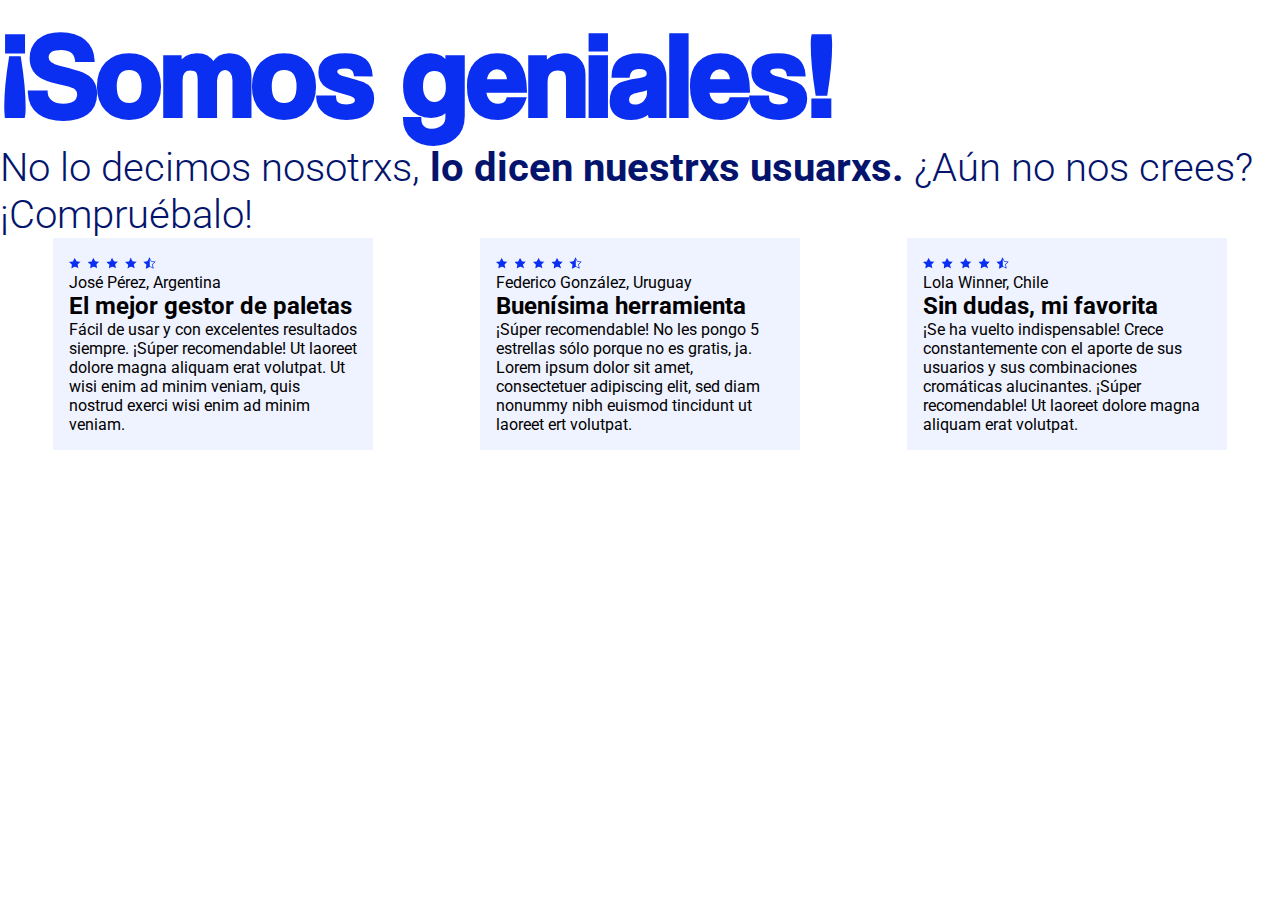
==== Ejercicio 3/index.html @ 47ce2098 "first commit" ====
<!DOCTYPE html>
<html lang="en">
<head>
    <meta charset="UTF-8">
    <meta name="viewport" content="width=device-width, initial-scale=1.0">
    <link rel="stylesheet" href="./css/style.css">
    <title>Ejercicio 3</title>
</head>
<body>
    <main>
        <div class="main-container">
            <header>
                <h1>
                    ¡Somos geniales!
                </h1>
                <p>No lo decimos nosotrxs, <span id="bold">lo dicen nuestrxs usuarxs.</span>
                 ¿Aún no nos crees? ¡Compruébalo!</p>
            </header>
            <section id="quotes">
                <div class="quote-box">
                    <img class="score-star"src="./assets/images/D1E3-casicincoestrellas.png" alt="">
                    <p class="user">José Pérez, Argentina</p>
                    <h2>El mejor gestor de paletas</h2>
                    <p>Fácil de usar y con excelentes resultados siempre. ¡Súper recomendable! Ut laoreet dolore magna aliquam erat volutpat. Ut wisi enim ad minim veniam, quis nostrud exerci wisi enim ad minim veniam.</p>
                </div>
                <div class="quote-box">
                    <img class="score-star"src="./assets/images/D1E3-casicincoestrellas.png" alt="">
                    <p class="user">Federico González, Uruguay</p>
                    <h2>Buenísima herramienta</h2>
                    <p>¡Súper recomendable!  No les pongo 5 estrellas sólo porque no es gratis, ja. Lorem ipsum dolor sit amet, consectetuer adipiscing elit, sed diam nonummy nibh euismod tincidunt ut laoreet ert volutpat.</p>
                </div>
                <div class="quote-box">
                    <img class="score-star"src="./assets/images/D1E3-casicincoestrellas.png" alt="">
                    <p class="user">Lola Winner, Chile</p>
                    <h2>Sin dudas, mi favorita</h2>
                    <p>¡Se ha vuelto indispensable! Crece constantemente con el aporte de sus usuarios y sus combinaciones cromáticas alucinantes. ¡Súper recomendable! Ut laoreet dolore magna aliquam erat volutpat.
                    </p>
                </div>
            </section>
        </div>
    </main>
</body>
</html>
---- Ejercicio 3/css/style.css ----
@import url('https://fonts.googleapis.com/css2?family=Roboto:ital,wght@0,300;0,400;0,700;0,900;1,300&display=swap');

@font-face {
    font-family: "Coolvetica";
    src:
        local("Coolvetica"), 
        url(../assets/fonts/coolvetica\ rg.otf) format("opentype");
}

:root{
    font-family: "Roboto";

    --title-size: calc(90 * 96px / 72);
    --p-size: calc(30 * 96px / 72);
    --quote-size: calc(18 * 96px / 72);

    --primary-color:#0a2ff1;
    --secondary-color:#04146c;
    --tertiary-color:#eff2ff;
}

*{
    box-sizing: border-box;
    margin: 0 auto;
}


h1{
    font-family: "Coolvetica", sans-serif;
    font-size: var(--title-size);
    color: var(--primary-color);
}

header p{
    font-size: var(--p-size);
    font-weight: 300;
    color: var(--secondary-color);
}

#bold{
    font-weight: 700;
}

#quotes{
    display: flex;
    justify-content: space-evenly;
}

.quote-box{
    background-color: var(--tertiary-color);
    width: 25%;
    padding: 1em;
}

.score-star{
    width:30%;
}
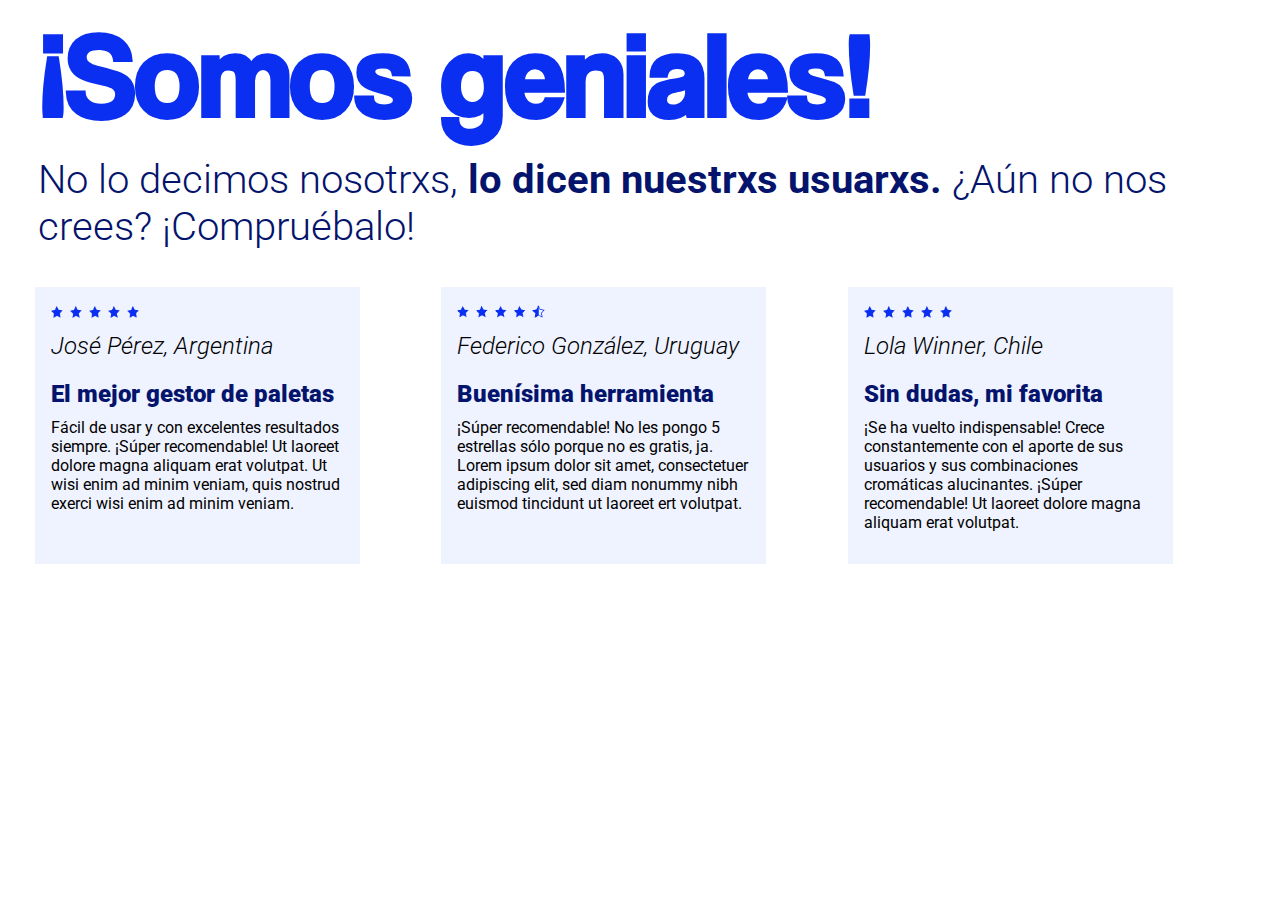
==== commit 6b32a759: "updated stylesheet" ====
--- a/Ejercicio 3/index.html
+++ b/Ejercicio 3/index.html
@@ -16,27 +16,30 @@
                 <p>No lo decimos nosotrxs, <span id="bold">lo dicen nuestrxs usuarxs.</span>
                  ¿Aún no nos crees? ¡Compruébalo!</p>
             </header>
-            <section id="quotes">
-                <div class="quote-box">
-                    <img class="score-star"src="./assets/images/D1E3-casicincoestrellas.png" alt="">
-                    <p class="user">José Pérez, Argentina</p>
-                    <h2>El mejor gestor de paletas</h2>
-                    <p>Fácil de usar y con excelentes resultados siempre. ¡Súper recomendable! Ut laoreet dolore magna aliquam erat volutpat. Ut wisi enim ad minim veniam, quis nostrud exerci wisi enim ad minim veniam.</p>
-                </div>
-                <div class="quote-box">
-                    <img class="score-star"src="./assets/images/D1E3-casicincoestrellas.png" alt="">
-                    <p class="user">Federico González, Uruguay</p>
-                    <h2>Buenísima herramienta</h2>
-                    <p>¡Súper recomendable!  No les pongo 5 estrellas sólo porque no es gratis, ja. Lorem ipsum dolor sit amet, consectetuer adipiscing elit, sed diam nonummy nibh euismod tincidunt ut laoreet ert volutpat.</p>
-                </div>
-                <div class="quote-box">
-                    <img class="score-star"src="./assets/images/D1E3-casicincoestrellas.png" alt="">
-                    <p class="user">Lola Winner, Chile</p>
-                    <h2>Sin dudas, mi favorita</h2>
-                    <p>¡Se ha vuelto indispensable! Crece constantemente con el aporte de sus usuarios y sus combinaciones cromáticas alucinantes. ¡Súper recomendable! Ut laoreet dolore magna aliquam erat volutpat.
-                    </p>
-                </div>
-            </section>
+            <!-- <div class="container"> -->
+                <section id="quotes">
+                    <div class="quote-box">
+                        <img class="score-star"src="./assets/images/D1E3-cincoestrellas.png" alt="">
+                        <p class="user">José Pérez, Argentina</p>
+                        <h2>El mejor gestor de paletas</h2>
+                        <p>Fácil de usar y con excelentes resultados siempre. ¡Súper recomendable! Ut laoreet dolore magna aliquam erat volutpat. Ut wisi enim ad minim veniam, quis nostrud exerci wisi enim ad minim veniam.</p>
+                    </div>
+                    <div class="quote-box">
+                        <img class="score-star"src="./assets/images/D1E3-casicincoestrellas.png" alt="">
+                        <p class="user">Federico González, Uruguay</p>
+                        <h2>Buenísima herramienta</h2>
+                        <p>¡Súper recomendable!  No les pongo 5 estrellas sólo porque no es gratis, ja. Lorem ipsum dolor sit amet, consectetuer adipiscing elit, sed diam nonummy nibh euismod tincidunt ut laoreet ert volutpat.</p>
+                    </div>
+                    <div class="quote-box">
+                        <img class="score-star"src="./assets/images/D1E3-cincoestrellas.png" alt="">
+                        <p class="user">Lola Winner, Chile</p>
+                        <h2>Sin dudas, mi favorita</h2>
+                        <p>¡Se ha vuelto indispensable! Crece constantemente con el aporte de sus usuarios y sus combinaciones cromáticas alucinantes. ¡Súper recomendable! Ut laoreet dolore magna aliquam erat volutpat.
+                        </p>
+                    <!-- </div> -->
+                </section>
+
+            </div>
         </div>
     </main>
 </body>
--- a/Ejercicio 3/css/style.css
+++ b/Ejercicio 3/css/style.css
@@ -21,9 +21,23 @@
 
 *{
     box-sizing: border-box;
-    margin: 0 auto;
+    margin: 0;
 }
 
+.main-container{
+    display:flex;
+    flex-direction: column;
+    width: 95vw;
+    margin-left:3%
+}
+
+header{
+    margin:0;
+}
+
+#quotes, header p {
+    margin-top: 1%;
+}
 
 h1{
     font-family: "Coolvetica", sans-serif;
@@ -35,6 +49,7 @@
     font-size: var(--p-size);
     font-weight: 300;
     color: var(--secondary-color);
+    margin-bottom: 2%;
 }
 
 #bold{
@@ -44,14 +59,32 @@
 #quotes{
     display: flex;
     justify-content: space-evenly;
+    margin-left: -7%;
 }
 
 .quote-box{
     background-color: var(--tertiary-color);
     width: 25%;
     padding: 1em;
+    padding-bottom: 2em;
 }
 
 .score-star{
     width:30%;
-}+}
+
+.user{
+    margin-top: 10px;
+    font-weight: 300;
+    font-style: italic;
+    font-size: var(--quote-size);
+}
+
+.quote-box h2{
+    color: var(--secondary-color);
+    font-size: var(--quote-size);
+    font-weight: 900;
+    margin-top: 20px;
+    margin-bottom:10px;
+}
+
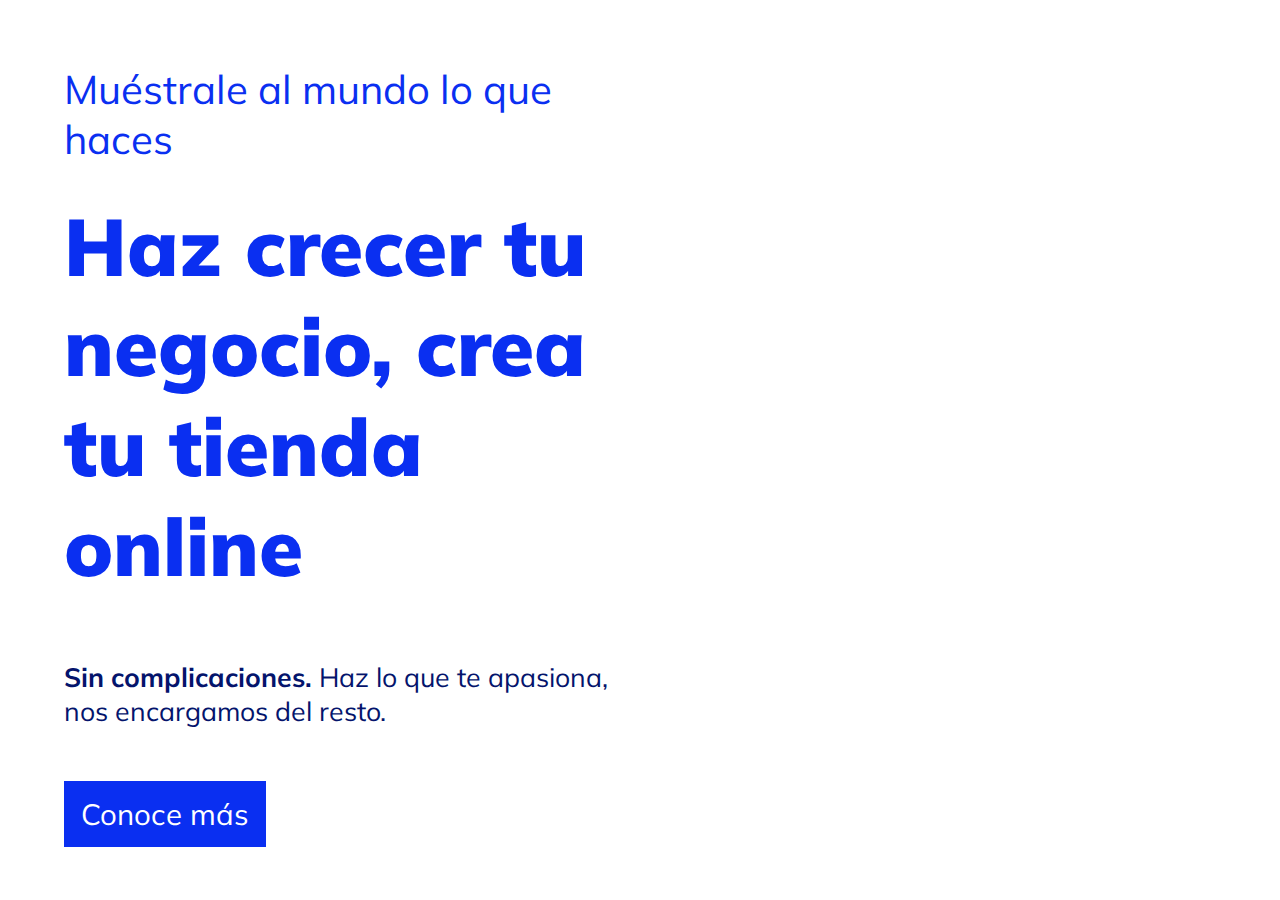
==== commit 1644f86e: "first commit" ====
--- a/Ejercicio 3/index.html
+++ b/Ejercicio 3/index.html
@@ -3,44 +3,15 @@
 <head>
     <meta charset="UTF-8">
     <meta name="viewport" content="width=device-width, initial-scale=1.0">
-    <link rel="stylesheet" href="./css/style.css">
     <title>Ejercicio 3</title>
+    <link rel="stylesheet" href="style.css">
 </head>
 <body>
     <main>
-        <div class="main-container">
-            <header>
-                <h1>
-                    ¡Somos geniales!
-                </h1>
-                <p>No lo decimos nosotrxs, <span id="bold">lo dicen nuestrxs usuarxs.</span>
-                 ¿Aún no nos crees? ¡Compruébalo!</p>
-            </header>
-            <!-- <div class="container"> -->
-                <section id="quotes">
-                    <div class="quote-box">
-                        <img class="score-star"src="./assets/images/D1E3-cincoestrellas.png" alt="">
-                        <p class="user">José Pérez, Argentina</p>
-                        <h2>El mejor gestor de paletas</h2>
-                        <p>Fácil de usar y con excelentes resultados siempre. ¡Súper recomendable! Ut laoreet dolore magna aliquam erat volutpat. Ut wisi enim ad minim veniam, quis nostrud exerci wisi enim ad minim veniam.</p>
-                    </div>
-                    <div class="quote-box">
-                        <img class="score-star"src="./assets/images/D1E3-casicincoestrellas.png" alt="">
-                        <p class="user">Federico González, Uruguay</p>
-                        <h2>Buenísima herramienta</h2>
-                        <p>¡Súper recomendable!  No les pongo 5 estrellas sólo porque no es gratis, ja. Lorem ipsum dolor sit amet, consectetuer adipiscing elit, sed diam nonummy nibh euismod tincidunt ut laoreet ert volutpat.</p>
-                    </div>
-                    <div class="quote-box">
-                        <img class="score-star"src="./assets/images/D1E3-cincoestrellas.png" alt="">
-                        <p class="user">Lola Winner, Chile</p>
-                        <h2>Sin dudas, mi favorita</h2>
-                        <p>¡Se ha vuelto indispensable! Crece constantemente con el aporte de sus usuarios y sus combinaciones cromáticas alucinantes. ¡Súper recomendable! Ut laoreet dolore magna aliquam erat volutpat.
-                        </p>
-                    <!-- </div> -->
-                </section>
-
-            </div>
-        </div>
+        <h2>Muéstrale al mundo lo que haces</h2>
+        <h1>Haz crecer tu negocio, crea tu tienda online</h1>
+        <p><strong>Sin complicaciones.</strong> Haz lo que te apasiona, nos encargamos del resto.</p>
+        <button>Conoce más</button>
     </main>
 </body>
 </html>--- a/Ejercicio 3/style.css
+++ b/Ejercicio 3/style.css
@@ -0,0 +1,55 @@
+@import url('https://fonts.googleapis.com/css2?family=Mulish:wght@400;700;900&display=swap');
+
+:root{
+    font-family: "Mulish";
+    font-size: calc(20 * 96px / 72);
+
+    /* sizes */
+    --title-size: 3rem;
+    --h2-size: 1.5rem;
+    --btn-size: 1.1rem;
+
+    /* colors */
+    --primary-color:#0a2ff1;
+    --secondary-color:#04146c;
+}
+
+*{
+    margin:0 auto;
+    box-sizing: border-box;
+}
+
+main{
+    max-width: 50%;
+    margin: 5% 50% 0 5%;
+}
+
+h2, h1{
+    color:var(--primary-color);
+    margin-bottom: 0.8em;
+}
+
+h2{
+    font-size: var(--h2-size);
+    font-weight: 400;
+}
+
+h1{
+    font-weight: 900;
+    font-size: var(--title-size);
+}
+
+p{
+    color: var(--secondary-color);
+    margin-bottom: 2em;
+}
+
+button{
+    font-family: "Mulish", sans-serif;
+    font-size: var(--btn-size);
+    background-color: #0a2ff1;
+    color:white;
+    border-style: none;
+    width:35%;
+    padding: 15px;
+}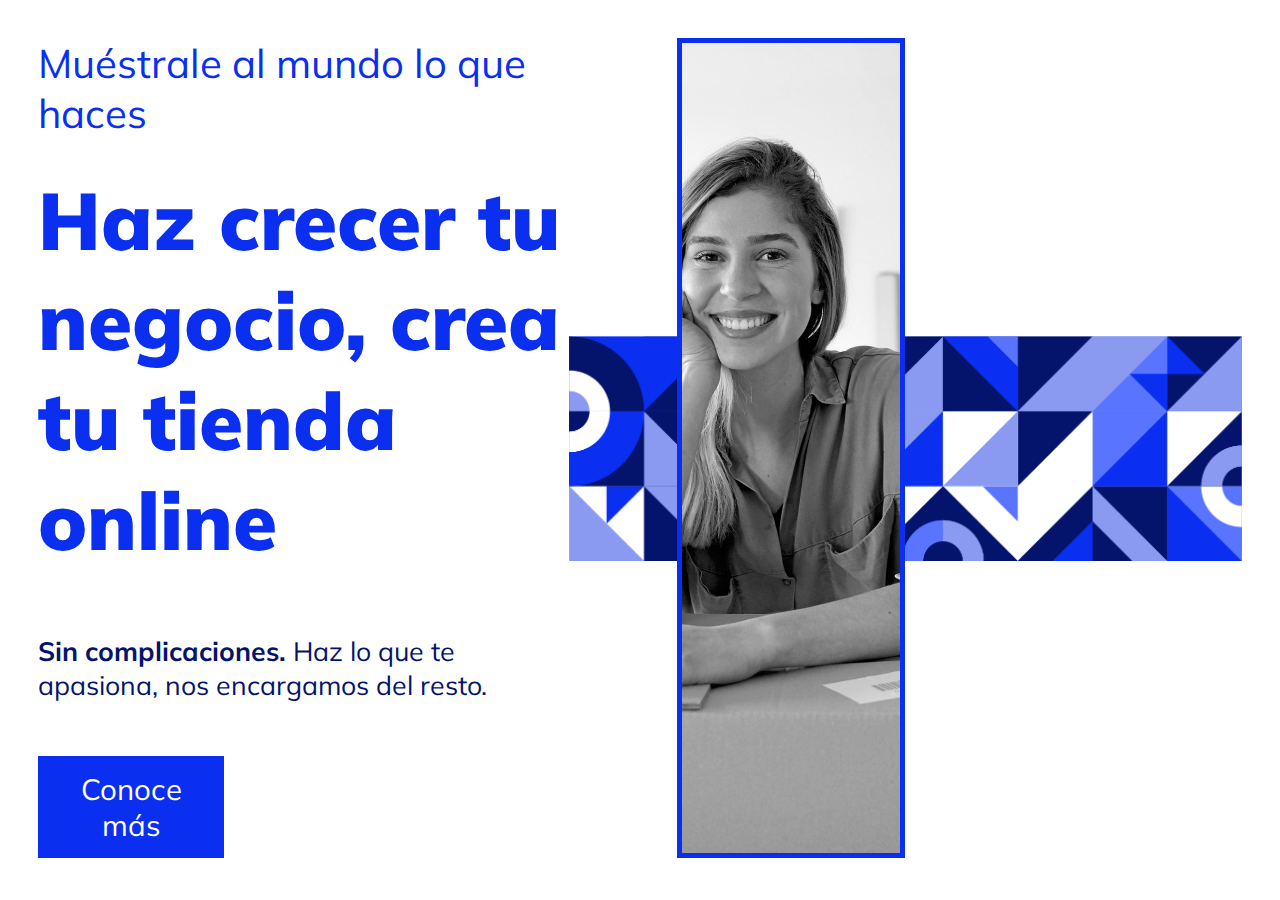
==== commit 53e71041: "bonus track" ====
--- a/Ejercicio 3/index.html
+++ b/Ejercicio 3/index.html
@@ -8,10 +8,17 @@
 </head>
 <body>
     <main>
-        <h2>Muéstrale al mundo lo que haces</h2>
-        <h1>Haz crecer tu negocio, crea tu tienda online</h1>
-        <p><strong>Sin complicaciones.</strong> Haz lo que te apasiona, nos encargamos del resto.</p>
-        <button>Conoce más</button>
+        <div class="main-container">
+            <div class="main-content">
+                <h2>Muéstrale al mundo lo que haces</h2>
+                <h1>Haz crecer tu negocio, crea tu tienda online</h1>
+                <p><strong>Sin complicaciones.</strong> Haz lo que te apasiona, nos encargamos del resto.</p>
+                <button>Conoce más</button>
+            </div>
+            <div class="side-content">
+                <img id="girl-pic"src="./assets/images/D2-E3-foto.png" alt="Chica sonriendo">
+            </div>
+        </div>
     </main>
 </body>
 </html>--- a/Ejercicio 3/style.css
+++ b/Ejercicio 3/style.css
@@ -19,9 +19,13 @@
     box-sizing: border-box;
 }
 
-main{
-    max-width: 50%;
-    margin: 5% 50% 0 5%;
+ main{
+    /* max-width: 50%; */
+    margin: 3%;
+} 
+
+.main-container{
+    display:flex;
 }
 
 h2, h1{
@@ -52,4 +56,19 @@
     border-style: none;
     width:35%;
     padding: 15px;
+}
+
+#girl-pic{
+    width:34%;
+    border: 5px solid var(--primary-color);
+    margin-right:50%;
+    object-fit: cover;
+}
+
+.side-content{
+    background-image: url(./assets/images/D2-E3-pattern.png);
+    background-repeat: no-repeat;
+    background-position-y: center;
+    background-size: contain;
+    display: flex;
 }